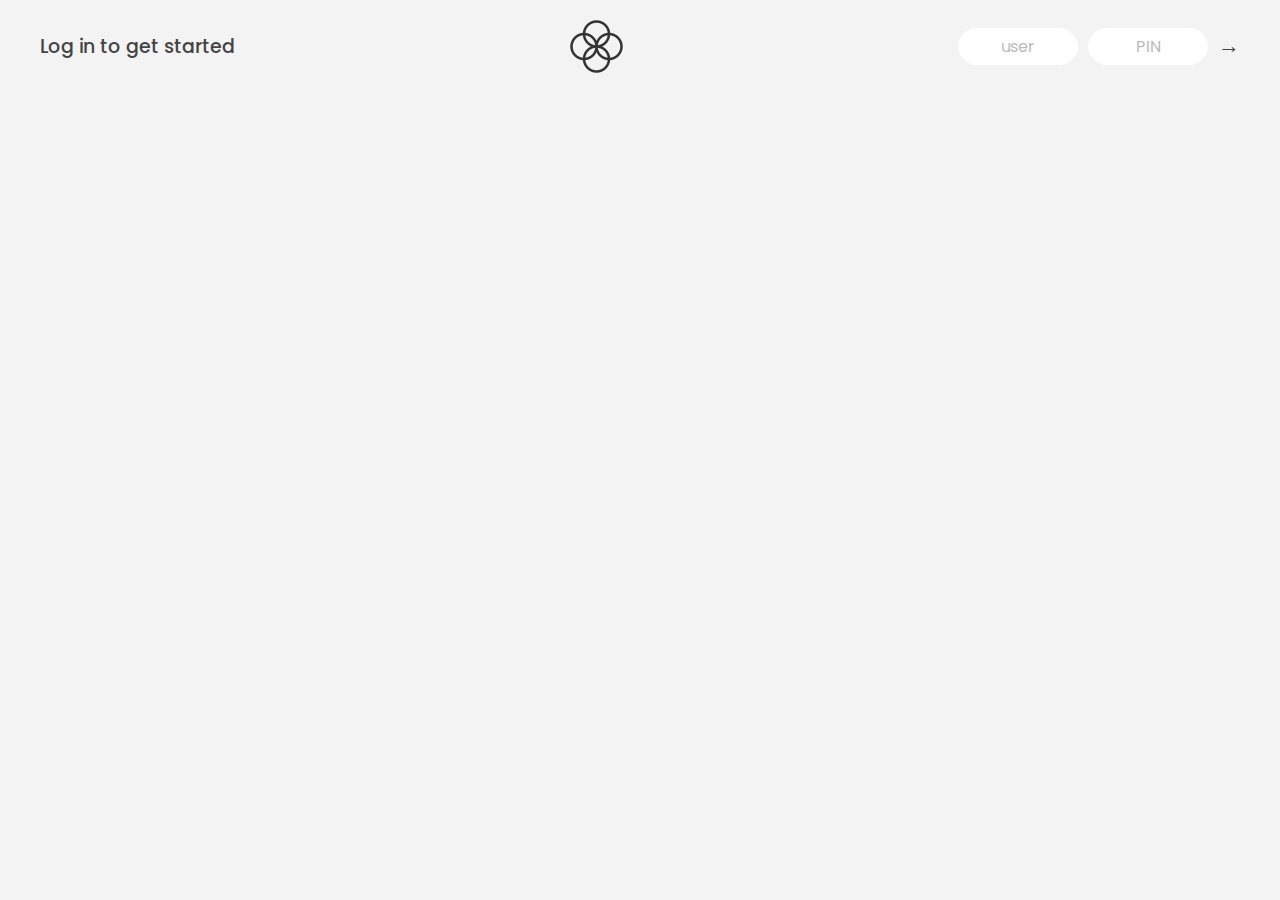
==== BankListApp/index.html @ 0a0a2503 "sets up starter" ====
<!DOCTYPE html>
<html lang="en">
  <head>
    <meta charset="UTF-8" />
    <meta name="viewport" content="width=device-width, initial-scale=1.0" />
    <meta http-equiv="X-UA-Compatible" content="ie=edge" />
    <link rel="shortcut icon" type="image/png" href="/icon.png" />

    <link
      href="https://fonts.googleapis.com/css?family=Poppins:400,500,600&display=swap"
      rel="stylesheet"
    />

    <link rel="stylesheet" href="css/style.css" />
    <title>Bankist</title>
  </head>
  <body>
    <!-- TOP NAVIGATION -->
    <nav>
      <p class="welcome">Log in to get started</p>
      <img src="logo.png" alt="Logo" class="logo" />
      <form class="login">
        <input
          type="text"
          placeholder="user"
          class="login__input login__input--user"
        />
        <!-- In practice, use type="password" -->
        <input
          type="text"
          placeholder="PIN"
          maxlength="4"
          class="login__input login__input--pin"
        />
        <button class="login__btn">&rarr;</button>
      </form>
    </nav>

    <main class="app">
      <!-- BALANCE -->
      <div class="balance">
        <div>
          <p class="balance__label">Current balance</p>
          <p class="balance__date">
            As of <span class="date">05/03/2037</span>
          </p>
        </div>
        <p class="balance__value">0000€</p>
      </div>

      <!-- MOVEMENTS -->
      <div class="movements">
        <div class="movements__row">
          <div class="movements__type movements__type--deposit">2 deposit</div>
          <div class="movements__date">3 days ago</div>
          <div class="movements__value">4 000€</div>
        </div>
        <div class="movements__row">
          <div class="movements__type movements__type--withdrawal">
            1 withdrawal
          </div>
          <div class="movements__date">24/01/2037</div>
          <div class="movements__value">-378€</div>
        </div>
      </div>

      <!-- SUMMARY -->
      <div class="summary">
        <p class="summary__label">In</p>
        <p class="summary__value summary__value--in">0000€</p>
        <p class="summary__label">Out</p>
        <p class="summary__value summary__value--out">0000€</p>
        <p class="summary__label">Interest</p>
        <p class="summary__value summary__value--interest">0000€</p>
        <button class="btn--sort">&downarrow; SORT</button>
      </div>

      <!-- OPERATION: TRANSFERS -->
      <div class="operation operation--transfer">
        <h2>Transfer money</h2>
        <form class="form form--transfer">
          <input type="text" class="form__input form__input--to" />
          <input type="number" class="form__input form__input--amount" />
          <button class="form__btn form__btn--transfer">&rarr;</button>
          <label class="form__label">Transfer to</label>
          <label class="form__label">Amount</label>
        </form>
      </div>

      <!-- OPERATION: LOAN -->
      <div class="operation operation--loan">
        <h2>Request loan</h2>
        <form class="form form--loan">
          <input type="number" class="form__input form__input--loan-amount" />
          <button class="form__btn form__btn--loan">&rarr;</button>
          <label class="form__label form__label--loan">Amount</label>
        </form>
      </div>

      <!-- OPERATION: CLOSE -->
      <div class="operation operation--close">
        <h2>Close account</h2>
        <form class="form form--close">
          <input type="text" class="form__input form__input--user" />
          <input
            type="password"
            maxlength="6"
            class="form__input form__input--pin"
          />
          <button class="form__btn form__btn--close">&rarr;</button>
          <label class="form__label">Confirm user</label>
          <label class="form__label">Confirm PIN</label>
        </form>
      </div>

      <!-- LOGOUT TIMER -->
      <p class="logout-timer">
        You will be logged out in <span class="timer">05:00</span>
      </p>
    </main>

    <!-- <footer>
      &copy; by Jonas Schmedtmann. Don't claim as your own :)
    </footer> -->

    <script src="js/script.js"></script>
  </body>
</html>
---- BankListApp/css/style.css ----
/*
 * Use this CSS to learn some intersting techniques,
 * in case you're wondering how I built the UI.
 * Have fun! 😁
 */

* {
  margin: 0;
  padding: 0;
  box-sizing: inherit;
}

html {
  font-size: 62.5%;
  box-sizing: border-box;
}

body {
  font-family: "Poppins", sans-serif;
  color: #444;
  background-color: #f3f3f3;
  height: 100vh;
  padding: 2rem;
}

nav {
  display: flex;
  justify-content: space-between;
  align-items: center;
  padding: 0 2rem;
}

.welcome {
  font-size: 1.9rem;
  font-weight: 500;
}

.logo {
  height: 5.25rem;
}

.login {
  display: flex;
}

.login__input {
  border: none;
  padding: 0.5rem 2rem;
  font-size: 1.6rem;
  font-family: inherit;
  text-align: center;
  width: 12rem;
  border-radius: 10rem;
  margin-right: 1rem;
  color: inherit;
  border: 1px solid #fff;
  transition: all 0.3s;
}

.login__input:focus {
  outline: none;
  border: 1px solid #ccc;
}

.login__input::placeholder {
  color: #bbb;
}

.login__btn {
  border: none;
  background: none;
  font-size: 2.2rem;
  color: inherit;
  cursor: pointer;
  transition: all 0.3s;
}

.login__btn:hover,
.login__btn:focus,
.btn--sort:hover,
.btn--sort:focus {
  outline: none;
  color: #777;
}

/* MAIN */
.app {
  position: relative;
  max-width: 100rem;
  margin: 4rem auto;
  display: grid;
  grid-template-columns: 4fr 3fr;
  grid-template-rows: auto repeat(3, 15rem) auto;
  gap: 2rem;

  /* NOTE This creates the fade in/out anumation */
  opacity: 0;
  transition: all 1s;
}

.balance {
  grid-column: 1 / span 2;
  display: flex;
  align-items: flex-end;
  justify-content: space-between;
  margin-bottom: 2rem;
}

.balance__label {
  font-size: 2.2rem;
  font-weight: 500;
  margin-bottom: -0.2rem;
}

.balance__date {
  font-size: 1.4rem;
  color: #888;
}

.balance__value {
  font-size: 4.5rem;
  font-weight: 400;
}

/* MOVEMENTS */
.movements {
  grid-row: 2 / span 3;
  background-color: #fff;
  border-radius: 1rem;
  overflow: scroll;
}

.movements__row {
  padding: 2.25rem 4rem;
  display: flex;
  align-items: center;
  border-bottom: 1px solid #eee;
}

.movements__type {
  font-size: 1.1rem;
  text-transform: uppercase;
  font-weight: 500;
  color: #fff;
  padding: 0.1rem 1rem;
  border-radius: 10rem;
  margin-right: 2rem;
}

.movements__date {
  font-size: 1.1rem;
  text-transform: uppercase;
  font-weight: 500;
  color: #666;
}

.movements__type--deposit {
  background-image: linear-gradient(to top left, #39b385, #9be15d);
}

.movements__type--withdrawal {
  background-image: linear-gradient(to top left, #e52a5a, #ff585f);
}

.movements__value {
  font-size: 1.7rem;
  margin-left: auto;
}

/* SUMMARY */
.summary {
  grid-row: 5 / 6;
  display: flex;
  align-items: baseline;
  padding: 0 0.3rem;
  margin-top: 1rem;
}

.summary__label {
  font-size: 1.2rem;
  font-weight: 500;
  text-transform: uppercase;
  margin-right: 0.8rem;
}

.summary__value {
  font-size: 2.2rem;
  margin-right: 2.5rem;
}

.summary__value--in,
.summary__value--interest {
  color: #66c873;
}

.summary__value--out {
  color: #f5465d;
}

.btn--sort {
  margin-left: auto;
  border: none;
  background: none;
  font-size: 1.3rem;
  font-weight: 500;
  cursor: pointer;
}

/* OPERATIONS */
.operation {
  border-radius: 1rem;
  padding: 3rem 4rem;
  color: #333;
}

.operation--transfer {
  background-image: linear-gradient(to top left, #ffb003, #ffcb03);
}

.operation--loan {
  background-image: linear-gradient(to top left, #39b385, #9be15d);
}

.operation--close {
  background-image: linear-gradient(to top left, #e52a5a, #ff585f);
}

h2 {
  margin-bottom: 1.5rem;
  font-size: 1.7rem;
  font-weight: 600;
  color: #333;
}

.form {
  display: grid;
  grid-template-columns: 2.5fr 2.5fr 1fr;
  grid-template-rows: auto auto;
  gap: 0.4rem 1rem;
}

/* Exceptions for interst */
.form.form--loan {
  grid-template-columns: 2.5fr 1fr 2.5fr;
}
.form__label--loan {
  grid-row: 2;
}
/* End exceptions */

.form__input {
  width: 100%;
  border: none;
  background-color: rgba(255, 255, 255, 0.4);
  font-family: inherit;
  font-size: 1.5rem;
  text-align: center;
  color: #333;
  padding: 0.3rem 1rem;
  border-radius: 0.7rem;
  transition: all 0.3s;
}

.form__input:focus {
  outline: none;
  background-color: rgba(255, 255, 255, 0.6);
}

.form__label {
  font-size: 1.3rem;
  text-align: center;
}

.form__btn {
  border: none;
  border-radius: 0.7rem;
  font-size: 1.8rem;
  background-color: #fff;
  cursor: pointer;
  transition: all 0.3s;
}

.form__btn:focus {
  outline: none;
  background-color: rgba(255, 255, 255, 0.8);
}

.logout-timer {
  padding: 0 0.3rem;
  margin-top: 1.9rem;
  text-align: right;
  font-size: 1.25rem;
}

.timer {
  font-weight: 600;
}
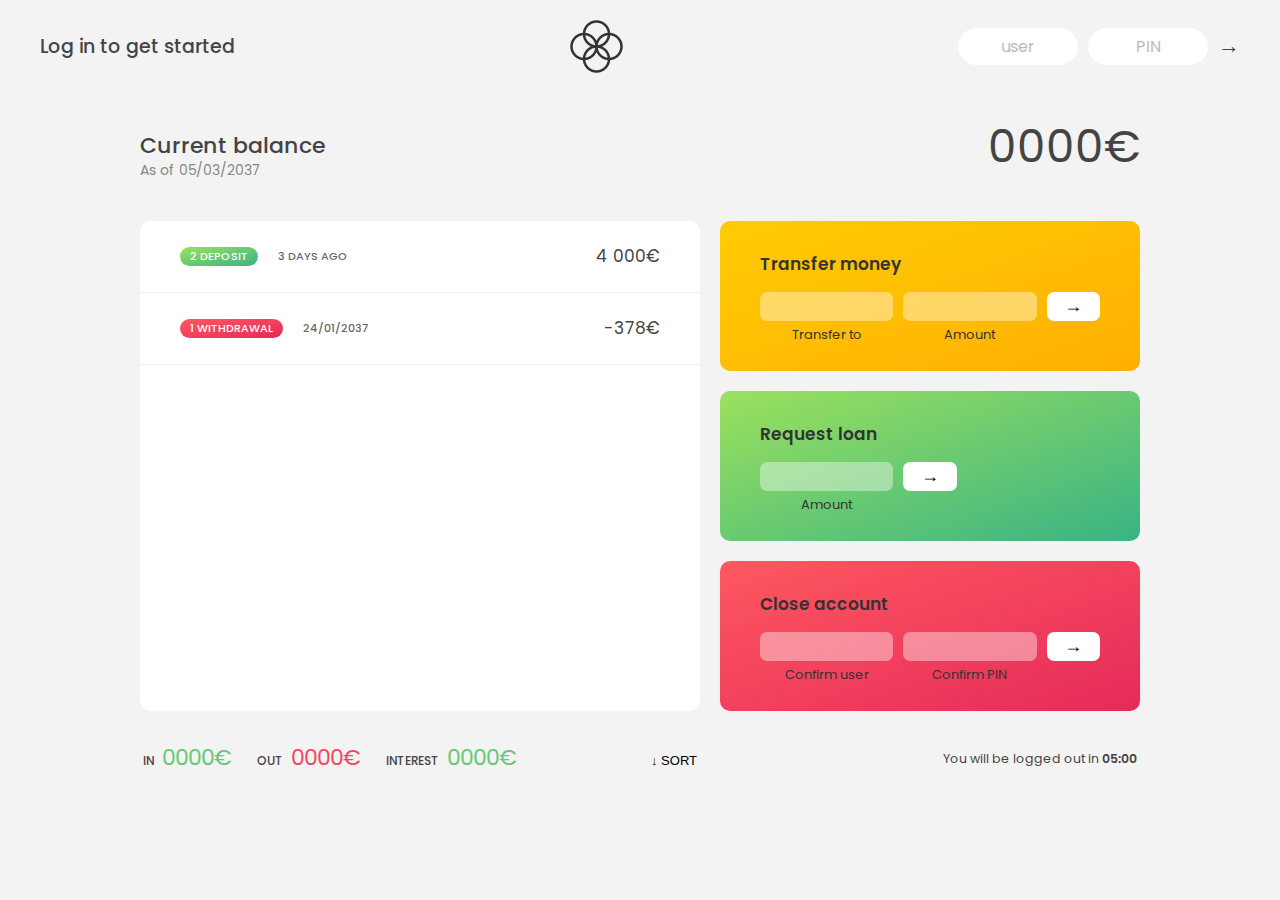
==== commit 51297eb9: "setup" ====
--- a/BankListApp/index.html
+++ b/BankListApp/index.html
@@ -4,7 +4,7 @@
     <meta charset="UTF-8" />
     <meta name="viewport" content="width=device-width, initial-scale=1.0" />
     <meta http-equiv="X-UA-Compatible" content="ie=edge" />
-    <link rel="shortcut icon" type="image/png" href="/icon.png" />
+    <link rel="shortcut icon" type="image/png" href="icon.png" />
 
     <link
       href="https://fonts.googleapis.com/css?family=Poppins:400,500,600&display=swap"
--- a/BankListApp/css/style.css
+++ b/BankListApp/css/style.css
@@ -16,7 +16,7 @@
 }
 
 body {
-  font-family: "Poppins", sans-serif;
+  font-family: 'Poppins', sans-serif;
   color: #444;
   background-color: #f3f3f3;
   height: 100vh;
@@ -94,7 +94,7 @@
   gap: 2rem;
 
   /* NOTE This creates the fade in/out anumation */
-  opacity: 0;
+  /* opacity: 0; */
   transition: all 1s;
 }
 
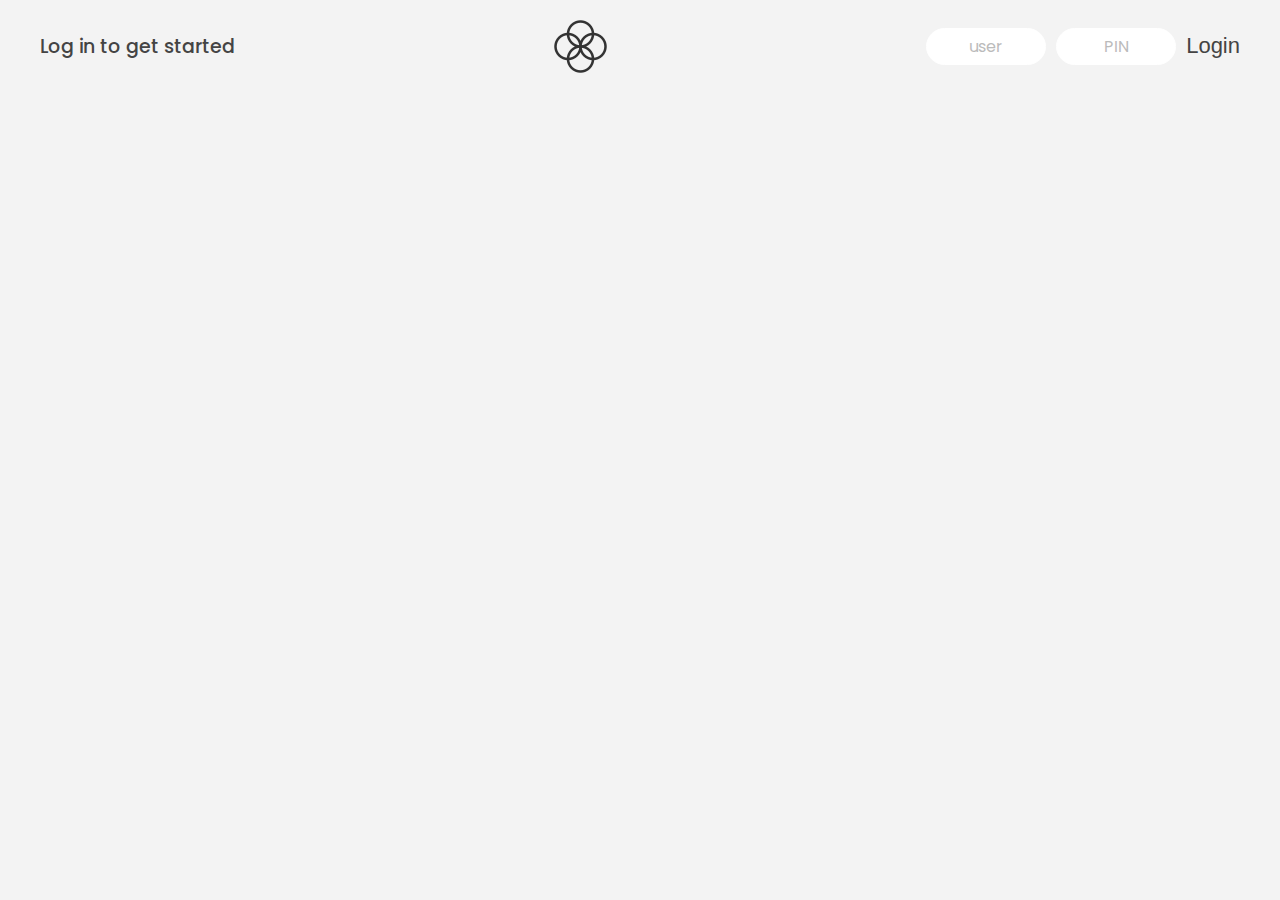
==== commit 54997156: "displays current account everything" ====
--- a/BankListApp/index.html
+++ b/BankListApp/index.html
@@ -32,7 +32,7 @@
           maxlength="4"
           class="login__input login__input--pin"
         />
-        <button class="login__btn">&rarr;</button>
+        <button class="login__btn">Login</button>
       </form>
     </nav>
 
--- a/BankListApp/css/style.css
+++ b/BankListApp/css/style.css
@@ -94,7 +94,7 @@
   gap: 2rem;
 
   /* NOTE This creates the fade in/out anumation */
-  /* opacity: 0; */
+  opacity: 0;
   transition: all 1s;
 }
 
